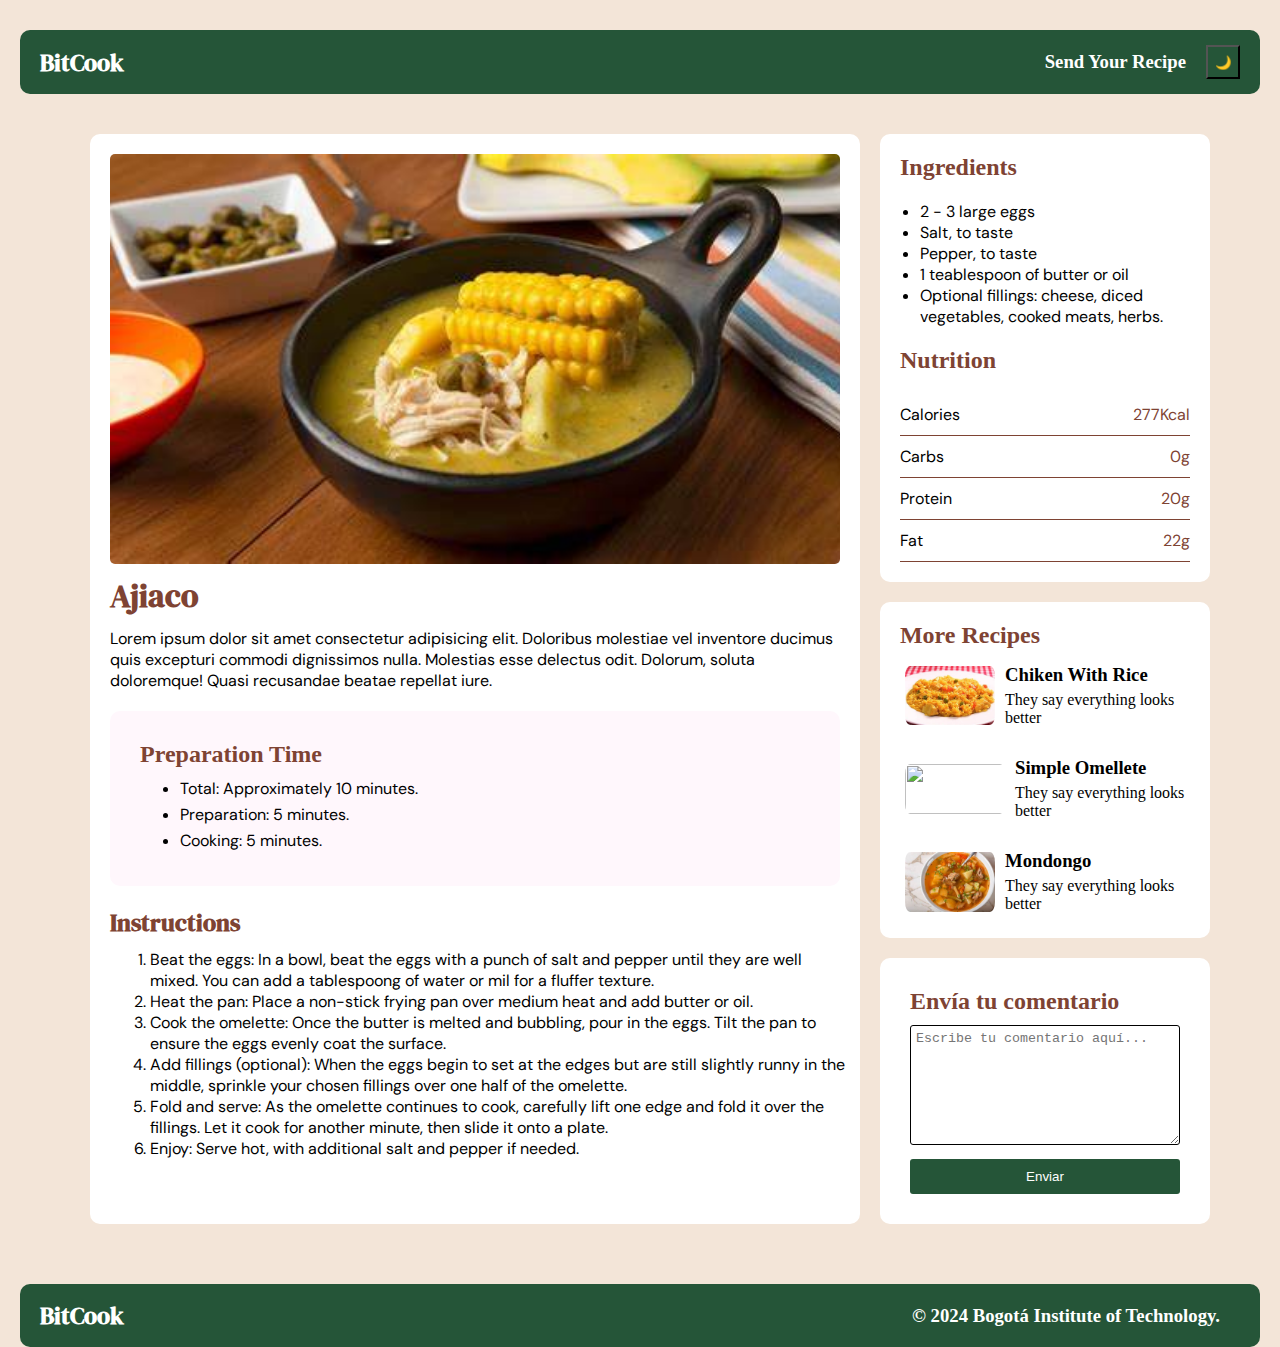
==== Ajiaco.html @ fccc61cc "FinalVersion" ====
<!DOCTYPE html>
<html lang="en">
  <head>
    <meta charset="UTF-8" />
    <meta name="viewport" content="width=device-width, initial-scale=1.0" />
    <title>Document</title>
    <link rel="stylesheet" href="./CSS/Recetas.css" />
  </head>

  <body>
    <header>
      <nav>
        <div class="left">
          <h2><a href="./index.html">BitCook</a></h2>
        </div>
        <div class="right">
          <h3><a href="./Formulario.html">Send Your Recipe</a></h3>
        </div>
        <button class="dark">🌙</button>
      </nav>
    </header>
    <main>
      <div id="grid-container">
        <div id="left">
          <div id="image">
            <img src="./Images/Ajiaco" alt="" />
          </div>
          <div id="box2">
            <h1>Ajiaco</h1>
            <p>
              Lorem ipsum dolor sit amet consectetur adipisicing elit. Doloribus
              molestiae vel inventore ducimus quis excepturi commodi dignissimos
              nulla. Molestias esse delectus odit. Dolorum, soluta doloremque!
              Quasi recusandae beatae repellat iure.
            </p>
          </div>
          <div id="box4">
            <div>
              <h2>Preparation Time</h2>
              <ul>
                <li>Total: Approximately 10 minutes.</li>
                <li>Preparation: 5 minutes.</li>
                <li>Cooking: 5 minutes.</li>
              </ul>
            </div>
          </div>
          <div id="box6">
            <h2>Instructions</h2>
            <ol>
              <li>
                Beat the eggs: In a bowl, beat the eggs with a punch of salt and
                pepper until they are well mixed. You can add a tablespoong of
                water or mil for a fluffer texture.
              </li>
              <li>
                Heat the pan: Place a non-stick frying pan over medium heat and
                add butter or oil.
              </li>
              <li>
                Cook the omelette: Once the butter is melted and bubbling, pour
                in the eggs. Tilt the pan to ensure the eggs evenly coat the
                surface.
              </li>
              <li>
                Add fillings (optional): When the eggs begin to set at the edges
                but are still slightly runny in the middle, sprinkle your chosen
                fillings over one half of the omelette.
              </li>
              <li>
                Fold and serve: As the omelette continues to cook, carefully
                lift one edge and fold it over the fillings. Let it cook for
                another minute, then slide it onto a plate.
              </li>
              <li>
                Enjoy: Serve hot, with additional salt and pepper if needed.
              </li>
            </ol>
          </div>
        </div>
        <div id="rightup">
          <div id="box1-3">
            <div id="box1">
              <h2>Ingredients</h2>
              <ul>
                <li>2 - 3 large eggs</li>
                <li>Salt, to taste</li>
                <li>Pepper, to taste</li>
                <li>1 teablespoon of butter or oil</li>
                <li>
                  Optional fillings: cheese, diced vegetables, cooked meats,
                  herbs.
                </li>
              </ul>
            </div>
            <div id="box3">
              <h2>Nutrition</h2>
              <div class="nutrition">
                <div class="row">
                  <div class="left">Calories</div>
                  <div class="right">277Kcal</div>
                </div>
                <div class="row">
                  <div class="left">Carbs</div>
                  <div class="right">0g</div>
                </div>
                <div class="row">
                  <div class="left">Protein</div>
                  <div class="right">20g</div>
                </div>
                <div class="row">
                  <div class="left">Fat</div>
                  <div class="right">22g</div>
                </div>
              </div>
            </div>
          </div>
          <div id="box5">
            <h2>More Recipes</h2>
            <div>
              <img class="image-box5" src="./Images/Arroz con pollo" alt="" />
              <div>
                <a href="./Chikenrice.html"
                  ><h3 class="name-box5">Chiken With Rice</h3></a
                >

                <p class="para-box5">They say everything looks better</p>
              </div>
            </div>
            <div>
              <img
                id="Omellete"
                class="image-box5"
                src="./Images/Omellete"
                alt=""
              />
              <div>
                <a href="./omelette.html"
                  ><h3 class="name-box5">Simple Omellete</h3></a
                >

                <p class="para-box5">They say everything looks better</p>
              </div>
            </div>
            <div>
              <img class="image-box5" src="./Images/Mondongo" alt="" />
              <div>
                <a href="./Mondongo.html"
                  ><h3 class="name-box5">Mondongo</h3></a
                >

                <p class="para-box5">They say everything looks better</p>
              </div>
            </div>
          </div>
          <div id="box7">
            <form action="">
              <div class="comentario">
                <h2>Envía tu comentario</h2>
                <textarea
                  id="comment-text"
                  placeholder="Escribe tu comentario aquí..."
                ></textarea>
                <button>Enviar</button>
              </div>
            </form>
          </div>
        </div>
      </div>
    </main>
    <footer>
      <div class="le">
        <h2><a href="./index.html">BitCook</a></h2>
      </div>
      <div class="ri">
        <h3>© 2024 Bogotá Institute of Technology.</h3>
      </div>
    </footer>
    <script defer src="./JS/darkmode.js"></script>
  </body>
</html>
---- CSS/Recetas.css ----
@import url("https://fonts.googleapis.com/css2?family=DM+Sans:ital,opsz,wght@0,9..40,100..1000;1,9..40,100..1000&family=DM+Serif+Display:ital@0;1&display=swap");

* {
  box-sizing: border-box;
  margin: 0;
}
* a {
  text-decoration: none;
  color: white;
}
.dark p {
  color: rgba(255, 255, 255, 1);
}

body {
  margin: 0;
  padding: 0;
  background-color: rgba(243, 229, 216, 1);
}
body.dark {
  background-color: black;
}
/*-----------------------------------*/
header {
  padding: 30px 20px 20px 20px;
}
header nav {
  background-color: rgba(37, 85, 56, 1);
  color: white;
  display: flex;
  align-items: center;
  padding: 15px 20px;

  border-radius: 10px;
}

nav .left {
  flex: 1;
}
nav .left h2 {
  font-family: "DM Serif Display", serif;
}

nav .right {
  flex: 1;
  text-align: right;
  padding-right: 20px;
}
nav .right h2 {
  font-family: "DM Sans";
}

nav button {
  width: 34px;
  height: 34px;
  background: transparent;
}
/*-----------------------------------*/

main {
  max-width: 1100px;
  margin: 20px auto;
}
#image img {
  width: 200px;
  padding: 20px;
}

#grid-container {
  display: grid;
  grid-template-columns: 70% 30%;
  grid-template-rows: 1fr;
  grid-template-areas: " #left  #rightup";
  gap: 20px;
}
/*---------------Lado izquierdo------*/
#left {
  background-color: rgba(255, 255, 255, 1);
  border-radius: 10px;
}
.dark #left {
  background-color: rgba(47, 47, 47, 1);
}
#image {
  display: flex;
  margin-bottom: -20px;
  border-radius: 10px;
}
#left #image img {
  position: relative;
  width: 100%;
  height: 50vh;
  display: flex;
  align-items: center;
  object-fit: cover;
  border-radius: 25px;
}
#box2 {
  margin-top: 10px;
  padding: 0px 10px 0px 20px;
}
#box2 > h1 {
  font-family: "DM Serif Display";
  color: rgba(126, 67, 51, 1);
  padding-bottom: 10px;
}
.dark #box2 > h1 {
  color: rgba(255, 255, 255, 1);
}
#box2 > p {
  font-family: "DM Sans";
  color: black;
}
.dark #box2 > p {
  color: rgba(255, 255, 255, 1);
}
#box4 div {
  margin: 20px;
  padding: 30px;
  border-radius: 10px;
  background-color: #fff7fc;
  border-radius: 10px;
}
.dark #box4 div {
  background-color: rgba(78, 77, 78, 1);
}
#box4 h2 {
  color: rgba(126, 67, 51, 1);
  padding-bottom: 10px;
}
.dark #box4 h2 {
  color: rgba(255, 255, 255, 1);
}
#box4 ul li {
  font-family: "DM Sans";
  color: black;
  padding-bottom: 5px;
}
.dark #box4 ul li {
  color: rgba(255, 255, 255, 1);
}
#box6 {
  padding: 0px 10px 30px 20px;
  display: flex;
  flex-direction: column;
  margin-top: -0px;
  border-end-end-radius: 10px;
}
#box6 > h2 {
  font-family: "DM Serif Display";
  color: rgba(126, 67, 51, 1);
  padding-bottom: 10px;
}
.dark #box6 > h2 {
  color: rgba(255, 255, 255, 1);
}
#box6 > ol li {
  font-family: "DM Sans";
  color: black;
}
.dark #box6 > ol li {
  color: rgba(255, 255, 255, 1);
}
/*---------------Lado derecho---------------------*/

#box1 h2 {
  color: rgba(126, 67, 51, 1);
  padding: 20px;
}
.dark #box1 h2 {
  color: rgba(255, 255, 255, 1);
}
#box1 ul li {
  font-family: "DM Sans";
  color: black;
}
.dark #box1 ul li {
  color: rgba(255, 255, 255, 1);
}
#box1-3 {
  background-color: rgba(255, 255, 255, 1);
  border-radius: 10px;
}
.dark #box1-3 {
  background-color: rgba(47, 47, 47, 1);
}
#box3 > h2 {
  color: rgba(126, 67, 51, 1);
  padding: 20px;
}
.dark #box3 .nutrition,
.dark #box3 .right,
.dark #box3 > h2 {
  color: rgba(255, 255, 255, 1);
}
#box3 .nutrition {
  width: 100%;
  font-family: "DM sans";
  color: black;
  padding-left: 20px;
  padding-right: 20px;
  padding-bottom: 20px;
}

#box3 .row {
  display: flex;
  justify-content: space-between;
  border-bottom: 1px solid rgba(126, 67, 51, 1);
  padding: 10px 0;
}
.dark #box3 .row {
  border-bottom: 1px solid rgba(255, 255, 255, 1);
}
#box3 .left {
  width: 50%;
  text-align: left;
}

#box3 .right {
  width: 50%;
  text-align: right;

  color: rgba(126, 67, 51, 1);
}
#box5 {
  display: flex;
  flex-direction: column;
  align-items: center;
  background-color: rgba(255, 255, 255, 1);
  margin-top: 20px;
  padding: 10px;
  border-radius: 10px;
}
.dark #box5 {
  background-color: rgba(47, 47, 47, 1);
}
#box5 > div {
  margin: 10px;
  display: flex;
  flex-direction: row;
  align-items: center;
}

.image-box5 {
  width: 100px;
  padding-left: 5px;
  border-radius: 10px;
  padding-right: 5px;
}
#Omellete {
  height: 50px;
  display: flex;
  align-items: center;
  object-fit: cover;
  width: 110px;
}
.name-box5,
.para-box5 {
  width: 100%;
  margin: 5px;
}
a .name-box5 {
  color: black;
}
#box5 h2 {
  color: rgba(126, 67, 51, 1);
  padding-right: 150px;
  padding-top: 10px;
}
.dark #box5 h2 {
  color: rgba(255, 255, 255, 1);
}
.dark #box5 a h3 {
  color: rgba(255, 255, 255, 1);
}
#box7 {
  padding-top: 20px;
}
#box7 .comentario {
  width: auto;
  margin: 0 auto;
  padding: 30px;
  border-radius: 10px;
  background-color: rgba(255, 255, 255, 1);
}
.dark #box7 .comentario {
  background-color: rgba(47, 47, 47, 1);
}
#box7 .comentario h2 {
  margin-top: 0;
  color: rgba(126, 67, 51, 1);
  padding-bottom: 10px;
}
.dark #box7 .comentario h2 {
  color: rgba(255, 255, 255, 1);
}
#box7 textarea {
  width: 100%;
  height: 120px;
  margin-bottom: 10px;
  padding: 5px;
  border: 1px solid black;
  border-radius: 3px;
}
#box7 button {
  display: block;
  width: 100%;
  padding: 10px;
  background-color: rgba(37, 85, 56, 1);
  color: #fff;
  border: none;
  border-radius: 3px;
  cursor: pointer;
}
footer {
  background-color: rgba(37, 85, 56, 1);
  color: white;
  display: flex;
  align-items: center;
  padding: 15px 20px;

  border-radius: 10px;
  margin: 60px 20px 0px 20px;
}
footer a {
  color: white;
}
footer .le {
  flex: 1;
}
footer .le h2 {
  font-family: "DM Serif Display", serif;
}

footer .ri {
  flex: 1;
  text-align: right;
  padding-right: 20px;
}
footer .ri h2 {
  font-family: "DM Sans";
}
@media (max-width: 990px) {
  #grid-container {
    display: grid;
    grid-template-columns: 100%;
    grid-template-rows: 1fr 1fr;
    grid-template-areas:
      " #left "
      " #rightup";
    gap: 20px;
  }
  #box5 > div {
    margin: 10px;
  }
  #box5 {
    display: flex;
    flex-direction: column;
    align-items: normal;
    background-color: rgba(255, 255, 255, 1);
    margin-top: 20px;
    padding: 10px;
    border-radius: 10px;
  }
}
@media (max-width: 500px) {
  #grid-container {
    display: grid;
    grid-template-columns: 100%;
    grid-template-rows: 1fr 1000px;
    grid-template-areas:
      " #left "
      " #rightup";
    gap: 20px;
  }
}
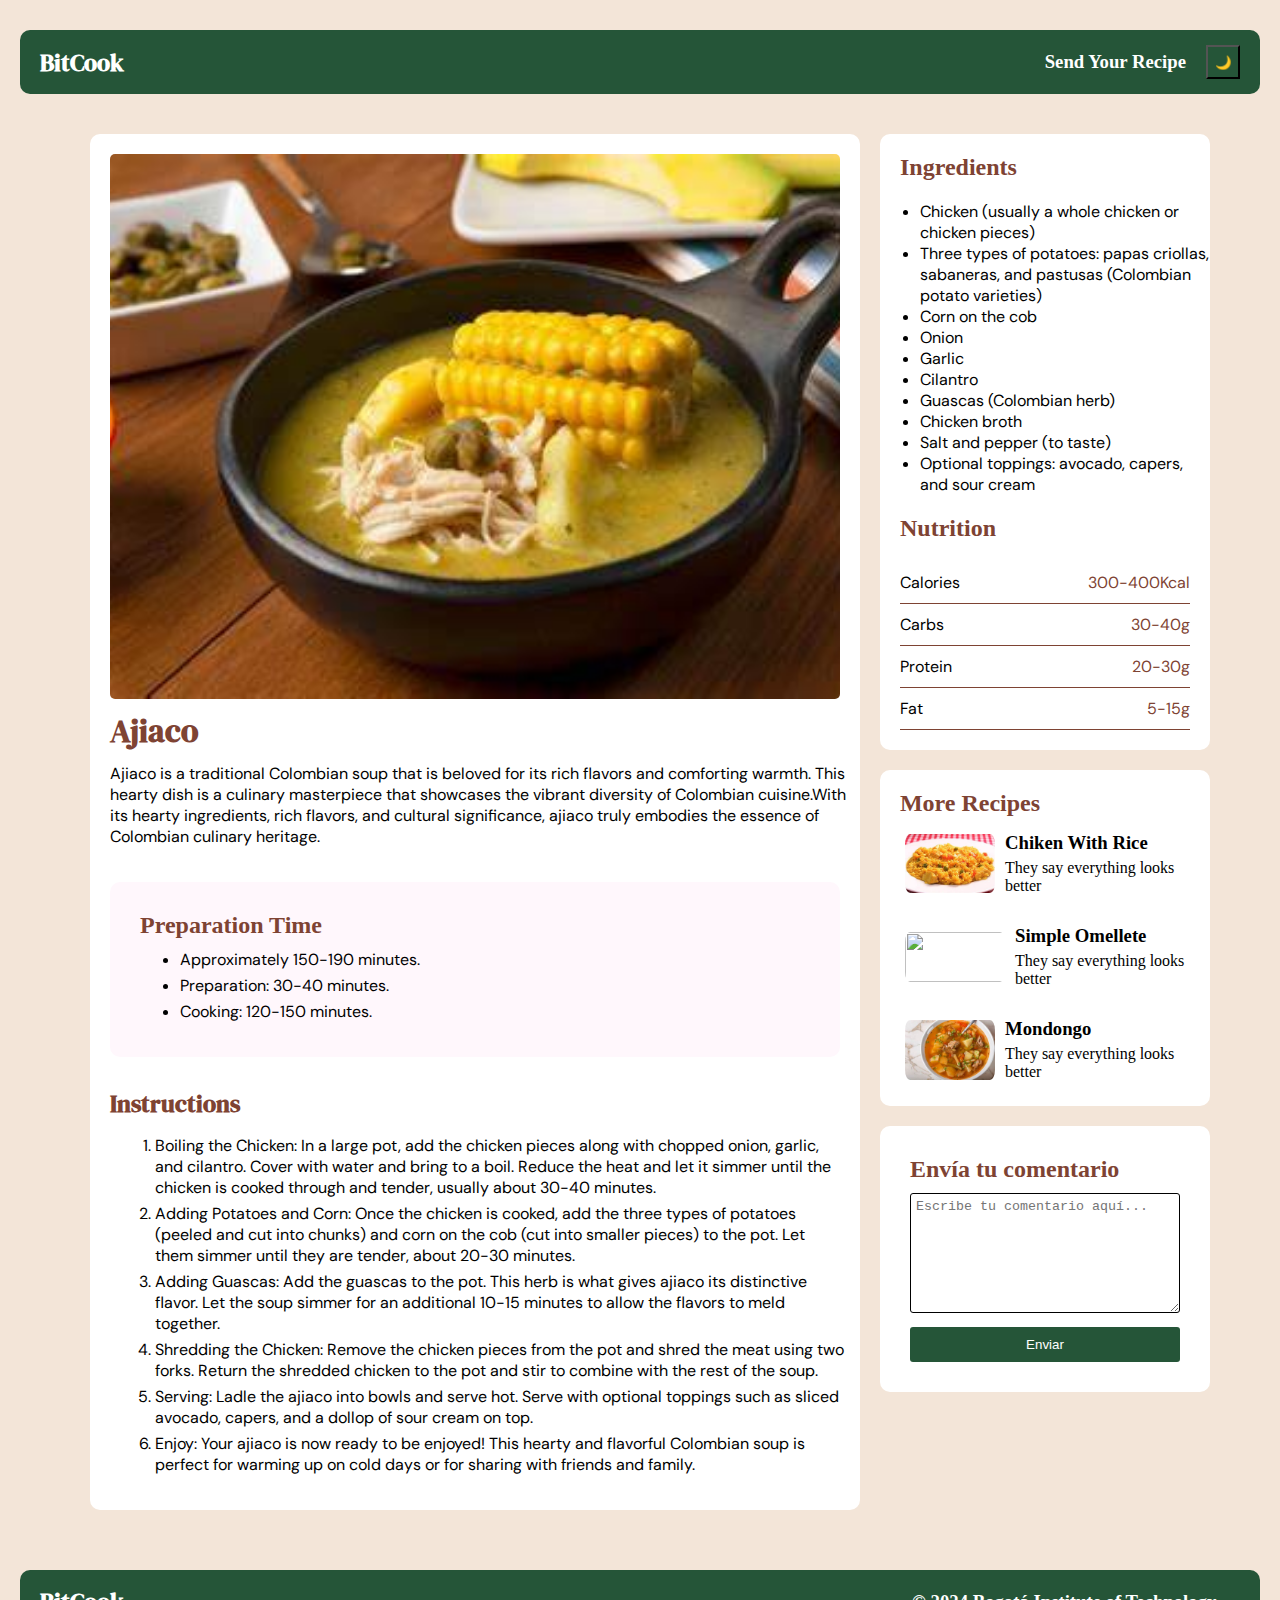
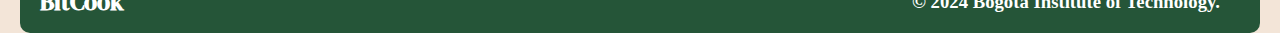
==== commit eb080c28: "Finished Proyect" ====
--- a/Ajiaco.html
+++ b/Ajiaco.html
@@ -28,19 +28,21 @@
           <div id="box2">
             <h1>Ajiaco</h1>
             <p>
-              Lorem ipsum dolor sit amet consectetur adipisicing elit. Doloribus
-              molestiae vel inventore ducimus quis excepturi commodi dignissimos
-              nulla. Molestias esse delectus odit. Dolorum, soluta doloremque!
-              Quasi recusandae beatae repellat iure.
+              Ajiaco is a traditional Colombian soup that is beloved for its
+              rich flavors and comforting warmth. This hearty dish is a culinary
+              masterpiece that showcases the vibrant diversity of Colombian
+              cuisine.With its hearty ingredients, rich flavors, and cultural
+              significance, ajiaco truly embodies the essence of Colombian
+              culinary heritage.
             </p>
           </div>
           <div id="box4">
             <div>
               <h2>Preparation Time</h2>
               <ul>
-                <li>Total: Approximately 10 minutes.</li>
-                <li>Preparation: 5 minutes.</li>
-                <li>Cooking: 5 minutes.</li>
+                <li>Approximately 150-190 minutes.</li>
+                <li>Preparation: 30-40 minutes.</li>
+                <li>Cooking: 120-150 minutes.</li>
               </ul>
             </div>
           </div>
@@ -48,31 +50,37 @@
             <h2>Instructions</h2>
             <ol>
               <li>
-                Beat the eggs: In a bowl, beat the eggs with a punch of salt and
-                pepper until they are well mixed. You can add a tablespoong of
-                water or mil for a fluffer texture.
+                Boiling the Chicken: In a large pot, add the chicken pieces
+                along with chopped onion, garlic, and cilantro. Cover with water
+                and bring to a boil. Reduce the heat and let it simmer until the
+                chicken is cooked through and tender, usually about 30-40
+                minutes.
               </li>
               <li>
-                Heat the pan: Place a non-stick frying pan over medium heat and
-                add butter or oil.
+                Adding Potatoes and Corn: Once the chicken is cooked, add the
+                three types of potatoes (peeled and cut into chunks) and corn on
+                the cob (cut into smaller pieces) to the pot. Let them simmer
+                until they are tender, about 20-30 minutes.
               </li>
               <li>
-                Cook the omelette: Once the butter is melted and bubbling, pour
-                in the eggs. Tilt the pan to ensure the eggs evenly coat the
-                surface.
+                Adding Guascas: Add the guascas to the pot. This herb is what
+                gives ajiaco its distinctive flavor. Let the soup simmer for an
+                additional 10-15 minutes to allow the flavors to meld together.
               </li>
               <li>
-                Add fillings (optional): When the eggs begin to set at the edges
-                but are still slightly runny in the middle, sprinkle your chosen
-                fillings over one half of the omelette.
+                Shredding the Chicken: Remove the chicken pieces from the pot
+                and shred the meat using two forks. Return the shredded chicken
+                to the pot and stir to combine with the rest of the soup.
               </li>
               <li>
-                Fold and serve: As the omelette continues to cook, carefully
-                lift one edge and fold it over the fillings. Let it cook for
-                another minute, then slide it onto a plate.
+                Serving: Ladle the ajiaco into bowls and serve hot. Serve with
+                optional toppings such as sliced avocado, capers, and a dollop
+                of sour cream on top.
               </li>
               <li>
-                Enjoy: Serve hot, with additional salt and pepper if needed.
+                Enjoy: Your ajiaco is now ready to be enjoyed! This hearty and
+                flavorful Colombian soup is perfect for warming up on cold days
+                or for sharing with friends and family.
               </li>
             </ol>
           </div>
@@ -82,14 +90,19 @@
             <div id="box1">
               <h2>Ingredients</h2>
               <ul>
-                <li>2 - 3 large eggs</li>
-                <li>Salt, to taste</li>
-                <li>Pepper, to taste</li>
-                <li>1 teablespoon of butter or oil</li>
+                <li>Chicken (usually a whole chicken or chicken pieces)</li>
                 <li>
-                  Optional fillings: cheese, diced vegetables, cooked meats,
-                  herbs.
+                  Three types of potatoes: papas criollas, sabaneras, and
+                  pastusas (Colombian potato varieties)
                 </li>
+                <li>Corn on the cob</li>
+                <li>Onion</li>
+                <li>Garlic</li>
+                <li>Cilantro</li>
+                <li>Guascas (Colombian herb)</li>
+                <li>Chicken broth</li>
+                <li>Salt and pepper (to taste)</li>
+                <li>Optional toppings: avocado, capers, and sour cream</li>
               </ul>
             </div>
             <div id="box3">
@@ -97,19 +110,19 @@
               <div class="nutrition">
                 <div class="row">
                   <div class="left">Calories</div>
-                  <div class="right">277Kcal</div>
+                  <div class="right">300-400Kcal</div>
                 </div>
                 <div class="row">
                   <div class="left">Carbs</div>
-                  <div class="right">0g</div>
+                  <div class="right">30-40g</div>
                 </div>
                 <div class="row">
                   <div class="left">Protein</div>
-                  <div class="right">20g</div>
+                  <div class="right">20-30g</div>
                 </div>
                 <div class="row">
                   <div class="left">Fat</div>
-                  <div class="right">22g</div>
+                  <div class="right">5-15g</div>
                 </div>
               </div>
             </div>
--- a/CSS/Recetas.css
+++ b/CSS/Recetas.css
@@ -89,7 +89,7 @@
 #left #image img {
   position: relative;
   width: 100%;
-  height: 50vh;
+  height: 65vh;
   display: flex;
   align-items: center;
   object-fit: cover;
@@ -97,7 +97,7 @@
 }
 #box2 {
   margin-top: 10px;
-  padding: 0px 10px 0px 20px;
+  padding: 0px 10px 15px 20px;
 }
 #box2 > h1 {
   font-family: "DM Serif Display";
@@ -140,7 +140,7 @@
   color: rgba(255, 255, 255, 1);
 }
 #box6 {
-  padding: 0px 10px 30px 20px;
+  padding: 10px 10px 30px 20px;
   display: flex;
   flex-direction: column;
   margin-top: -0px;
@@ -149,7 +149,8 @@
 #box6 > h2 {
   font-family: "DM Serif Display";
   color: rgba(126, 67, 51, 1);
-  padding-bottom: 10px;
+  margin-bottom: 10px;
+  
 }
 .dark #box6 > h2 {
   color: rgba(255, 255, 255, 1);
@@ -157,6 +158,7 @@
 #box6 > ol li {
   font-family: "DM Sans";
   color: black;
+  margin: 5px;
 }
 .dark #box6 > ol li {
   color: rgba(255, 255, 255, 1);
